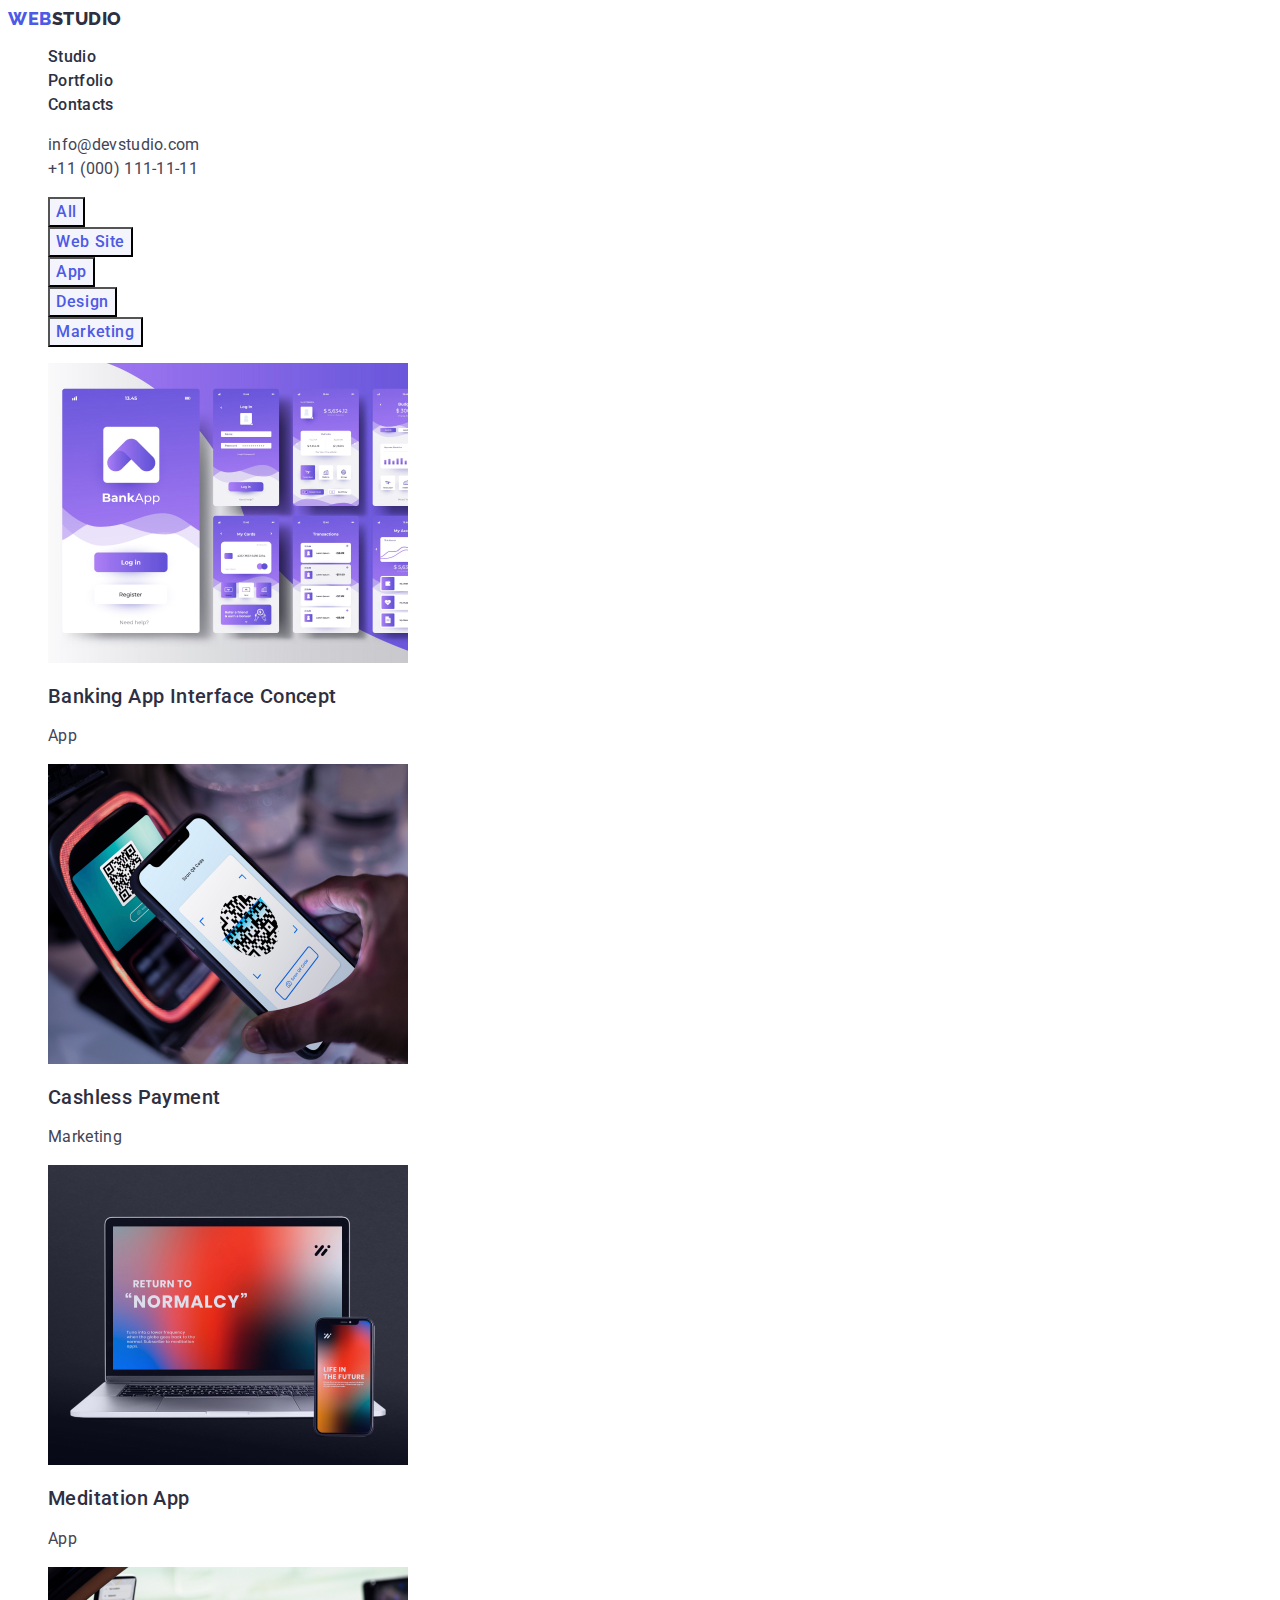
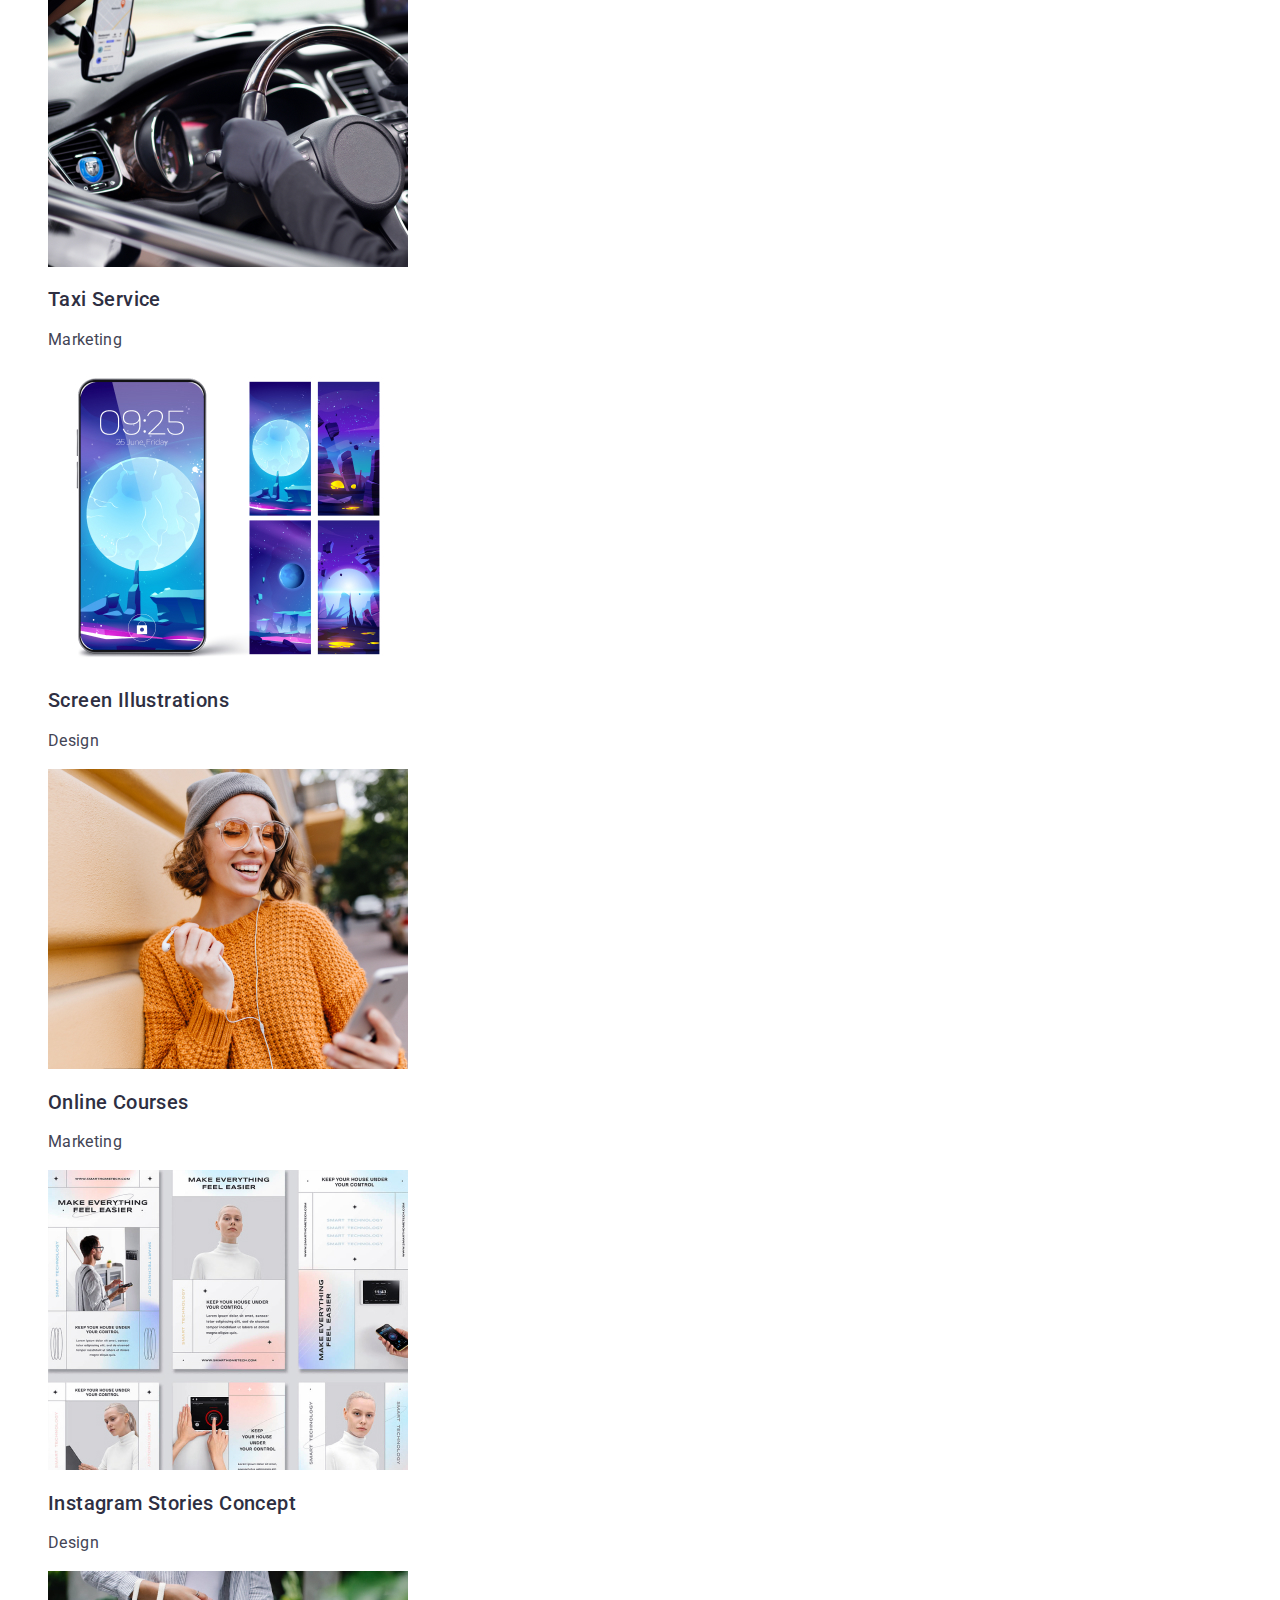
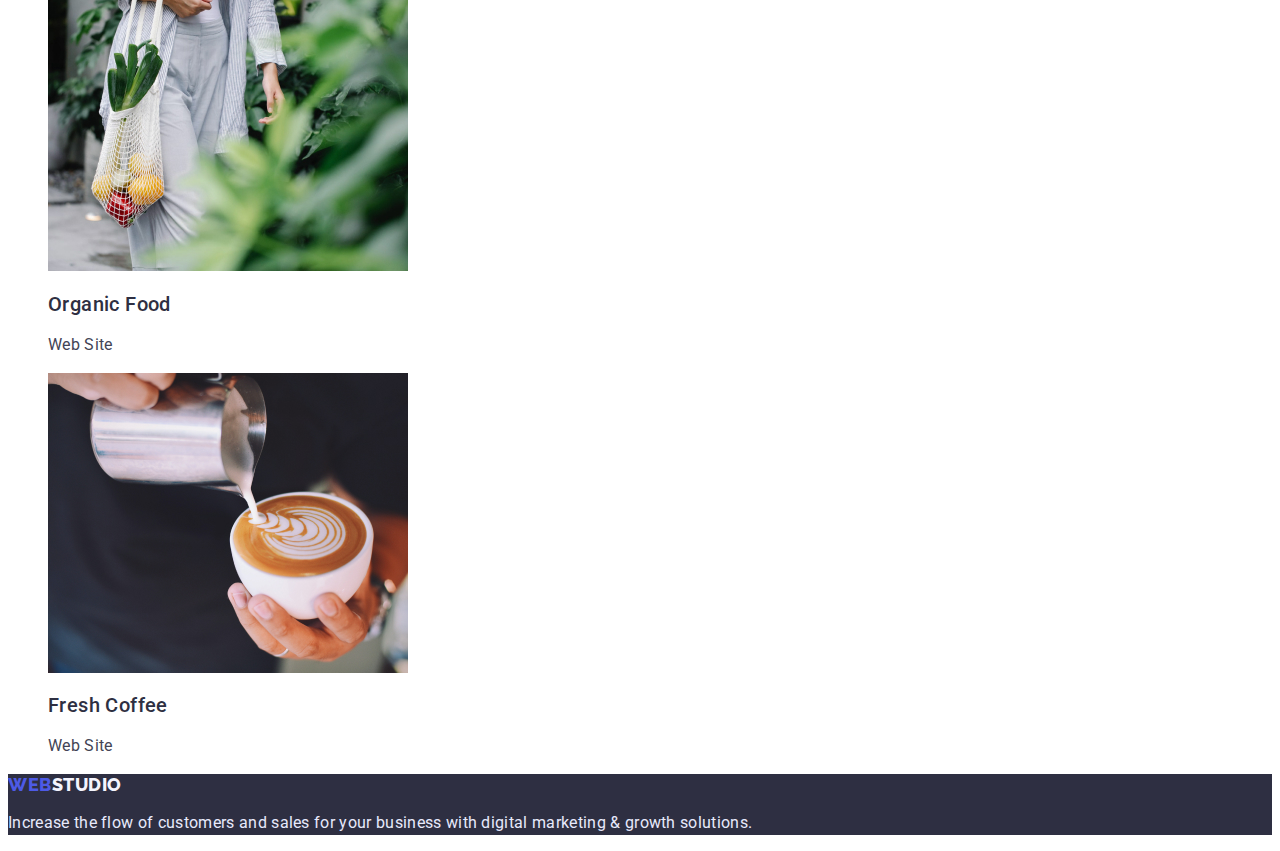
==== portfolio.html @ ca3cd424 "Initial commit" ====
<!DOCTYPE html>
<html lang="en">
  <head>
    <meta charset="UTF-8" />
    <meta http-equiv="X-UA-Compatible" content="IE=edge" />
    <meta name="viewport" content="width=device-width, initial-scale=1.0" />
    <link rel="preconnect" href="https://fonts.googleapis.com" />
    <link rel="preconnect" href="https://fonts.gstatic.com" />
    <link
      href="https://fonts.googleapis.com/css2?family=Climate+Crisis&family=Raleway:wght@800&family=Roboto:wght@400;500&display=swap"
      rel="stylesheet"
    />
    <link rel="stylesheet" href="./css/styles.css" />
    <title>Portfolio</title>
  </head>

  <body>
    <header class="header">
      <nav class="link">
        <a href="./index.html" class="link header-logo"
          >Web<span class="link">Studio</span></a
        >
        <ul class="list link">
          <li><a class="header-nav link" href="./index.html">Studio</a></li>
          <li>
            <a class="header-nav link" href="./portfolio.html">Portfolio</a>
          </li>
          <li><a class="header-nav link" href="">Contacts</a></li>
        </ul>
      </nav>
      <address class="address">
        <ul class="list">
          <li>
            <a class="address-nav link" href="mailto:info@devstudio.com"
              >info@devstudio.com</a
            >
          </li>
          <li>
            <a class="address-nav link" href="tel:+110001111111"
              >+11 (000) 111-11-11</a
            >
          </li>
        </ul>
      </address>
    </header>
    <main>
      <section class="button">
        <h1 hidden class="imagess">bnt</h1>
        <ul class="list">
          <li><button type="button" class="btn">All</button></li>
          <li><button type="button" class="btn">Web Site</button></li>
          <li><button type="button" class="btn">App</button></li>
          <li><button type="button" class="btn">Design</button></li>
          <li><button type="button" class="btn">Marketing</button></li>
        </ul>
        <ul class="list link">
          <li class="link">
            <a href="" class="link">
              <img
                src="./images/banking.jpg"
                alt="BankApp"
                width="360"
                height="300"
              />
              <h2 class="img-body">Banking App Interface Concept</h2>
              <p class="img-parag">App</p>
            </a>
          </li>
          <li class="link">
            <a href="" class="link">
              <img
                src="./images/cashless.jpg"
                alt="Payment"
                width="360"
                height="300"
              />
              <h2 class="img-body">Cashless Payment</h2>
              <p class="img-parag">Marketing</p>
            </a>
          </li>
          <li class="link">
            <a href="" class="link">
              <img
                src="./images/medotaion.jpg"
                alt="Laptop"
                width="360"
                height="300"
              />
              <h2 class="img-body">Meditation App</h2>
              <p class="img-parag">App</p>
            </a>
          </li>
          <li class="link link">
            <a href="" class="link">
              <img
                src="./images/taxi.jpg"
                alt="Taxi"
                width="360"
                height="300"
              />
              <h2 class="img-body">Taxi Service</h2>
              <p class="img-parag">Marketing</p>
            </a>
          </li>
          <li class="link">
            <a href="" class="link">
              <img
                src="./images/screen.jpg"
                alt="Screen"
                width="360"
                height="300"
              />
              <h2 class="img-body">Screen Illustrations</h2>
              <p class="img-parag">Design</p>
            </a>
          </li>
          <li class="link">
            <a href="" class="link">
              <img
                src="./images/online.jpg"
                alt="Online"
                width="360"
                height="300"
              />
              <h2 class="img-body">Online Courses</h2>
              <p class="img-parag">Marketing</p>
            </a>
          </li>
          <li class="link">
            <a href="" class="link">
              <img
                src="./images/insta.jpg"
                alt="Instagram Stories"
                width="360"
                height="300"
              />
              <h2 class="img-body">Instagram Stories Concept</h2>
              <p class="img-parag">Design</p>
            </a>
          </li>
          <li class="link">
            <a href="" class="link">
              <img
                src="./images/food.jpg"
                alt="Food"
                width="360"
                height="300"
              />
              <h2 class="img-body">Organic Food</h2>
              <p class="img-parag">Web Site</p>
            </a>
          </li>
          <li class="link">
            <a href="" class="link">
              <img
                src="./images/coffee.jpg"
                alt="Coffee"
                width="360"
                height="300"
              />
              <h2 class="img-body">Fresh Coffee</h2>
              <p class="img-parag">Web Site</p>
            </a>
          </li>
        </ul>
      </section>
    </main>
    <footer class="link footer">
      <a href="./index.html" class="link footer-logo"
        >Web<span class="span link">Studio</span></a
      >
      <p class="footer-text">
        Increase the flow of customers and sales for your business with digital
        marketing & growth solutions.
      </p>
    </footer>
  </body>
</html>
---- css/styles.css ----
body {
  font-family: "Roboto", sans-serif;
  color: #434455;
  font-style: normal;
}

:root {
  --back-color: #2e2f42;
  --white: #ffffff;
  --blue: #4d5ae5;
  --light-blue: #404bbf;
  --light-black: #434455;
  --black-white: #f4f4fd;
  --light-white: #e7e9fc;
}

.link {
  text-decoration: none;
}

.list {
  list-style: none;
}

/*------------ HEADER------------- */
.header {
  background: var(--white);
}

.header-logo {
  font-family: "Raleway", sans-serif;
  font-weight: 800;
  font-size: 18px;
  line-height: 1.17;
  align-items: center;
  letter-spacing: 0.03em;
  text-transform: uppercase;
  color: var(--blue);
  text-decoration: none;
}

.header-logo span {
  color: var(--back-color);
}

.header-nav {
  font-weight: 500;
  font-size: 16px;
  line-height: 1.5;
  letter-spacing: 0.02em;
  color: var(--back-color);
}

.header-nav:hover {
  color: var(--light-blue);
}

.header-nav:focus {
  color: var(--light-blue);
}

.address {
  font-style: normal;
}

.header-address:hover,
.header-address:focus {
  color: var(--light-blue);
}

.address-nav {
  font-size: 16px;
  line-height: 1.5;
  letter-spacing: 0.02em;
  color: var(--light-black);
}

.address-nav:hover {
  color: var(--light-blue);
}
.address-nav:focus {
  color: var(--light-blue);
}

/*--------------- PAGE ----------- */
.page {
  background: var(--back-color);
}

.page-title {
  font-weight: 700;
  font-size: 56px;
  line-height: 1.07;
  text-align: center;
  letter-spacing: 0.02em;
  color: var(--white);
}

.page-btn {
  font-family: "Roboto", sans-serif;
  font-weight: 500;
  font-size: 16px;
  line-height: 1.5;
  align-items: center;
  letter-spacing: 0.04em;
  color: var(--white);
  background-color: var(--blue);
  cursor: pointer;
}

.page-btn:hover,
.page-btn:focus {
  background-color: var(--light-blue);
}

.content-title {
  font-weight: 500;
  font-size: 20px;
  line-height: 1.2;
  letter-spacing: 0.02em;
  color: var(--back-color);
}

.content-text {
  font-size: 16px;
  line-height: 1.5;
  letter-spacing: 0.02em;
  color: var(--light-black);
}
/*--------------- img--------------------- */

.img-title {
  font-weight: 700;
  font-size: 36px;
  line-height: 1.11;
  text-align: center;
  letter-spacing: 0.02em;
  text-transform: capitalize;
  color: var(--back-color);
}

/*------------------ TEAM--------------- */

.team {
  background: var(--black-white);
}

.team-heading {
  font-weight: 700;
  font-size: 36px;
  line-height: 1.11;
  text-align: center;
  letter-spacing: 0.02em;
  text-transform: capitalize;
  color: var(--back-color);
}

.list-color {
  background-color: var(--white);
}

.team-title {
  font-weight: 500;
  font-size: 20px;
  line-height: 1.2;
  text-align: left;
  letter-spacing: 0.02em;
  color: var(--back-color);
}
.team-text {
  font-size: 16px;
  line-height: 1.5;
  text-align: left;
  letter-spacing: 0.02em;
  color: var(--light-black);
}
/*------------- footer ------------*/
.footer {
  background: var(--back-color);
}

.footer-logo {
  font-family: "Raleway", sans-serif;
  font-weight: 800;
  font-size: 18px;
  line-height: 1.17;
  align-items: center;
  letter-spacing: 0.03em;
  text-transform: uppercase;
  color: var(--blue);
  text-decoration: none;
}

.span {
  color: var(--black-white);
}
.footer-text {
  font-size: 16px;
  line-height: 1.5;
  letter-spacing: 0.02em;
  color: var(--light-white);
  text-align: left;
}
.imagess {
  font-size: 36px;
  line-height: 1.11;
  text-align: center;
  letter-spacing: 0.02em;
  text-transform: capitalize;
  color: var(--back-color);
}

/*--------------- PORTFOLIO------------- */

.btn {
  font-family: "Roboto", sans-serif;
  font-weight: 500;
  font-size: 16px;
  line-height: 1.5;
  align-items: center;
  text-align: center;
  letter-spacing: 0.04em;
  color: var(--blue);
  background-color: var(--black-white);
  cursor: pointer;
}
.btn:hover,
.btn:focus {
  color: var(--white);
  background-color: var(--light-blue);
}

/*------------ IMG-BODY---------- */

.img-body {
  font-weight: 500;
  font-size: 20px;
  line-height: 1.2;
  letter-spacing: 0.02em;
  color: var(--back-color);
}

.img-parag {
  font-size: 16px;
  line-height: 1.5;
  letter-spacing: 0.02em;
  color: var(--light-black);
}
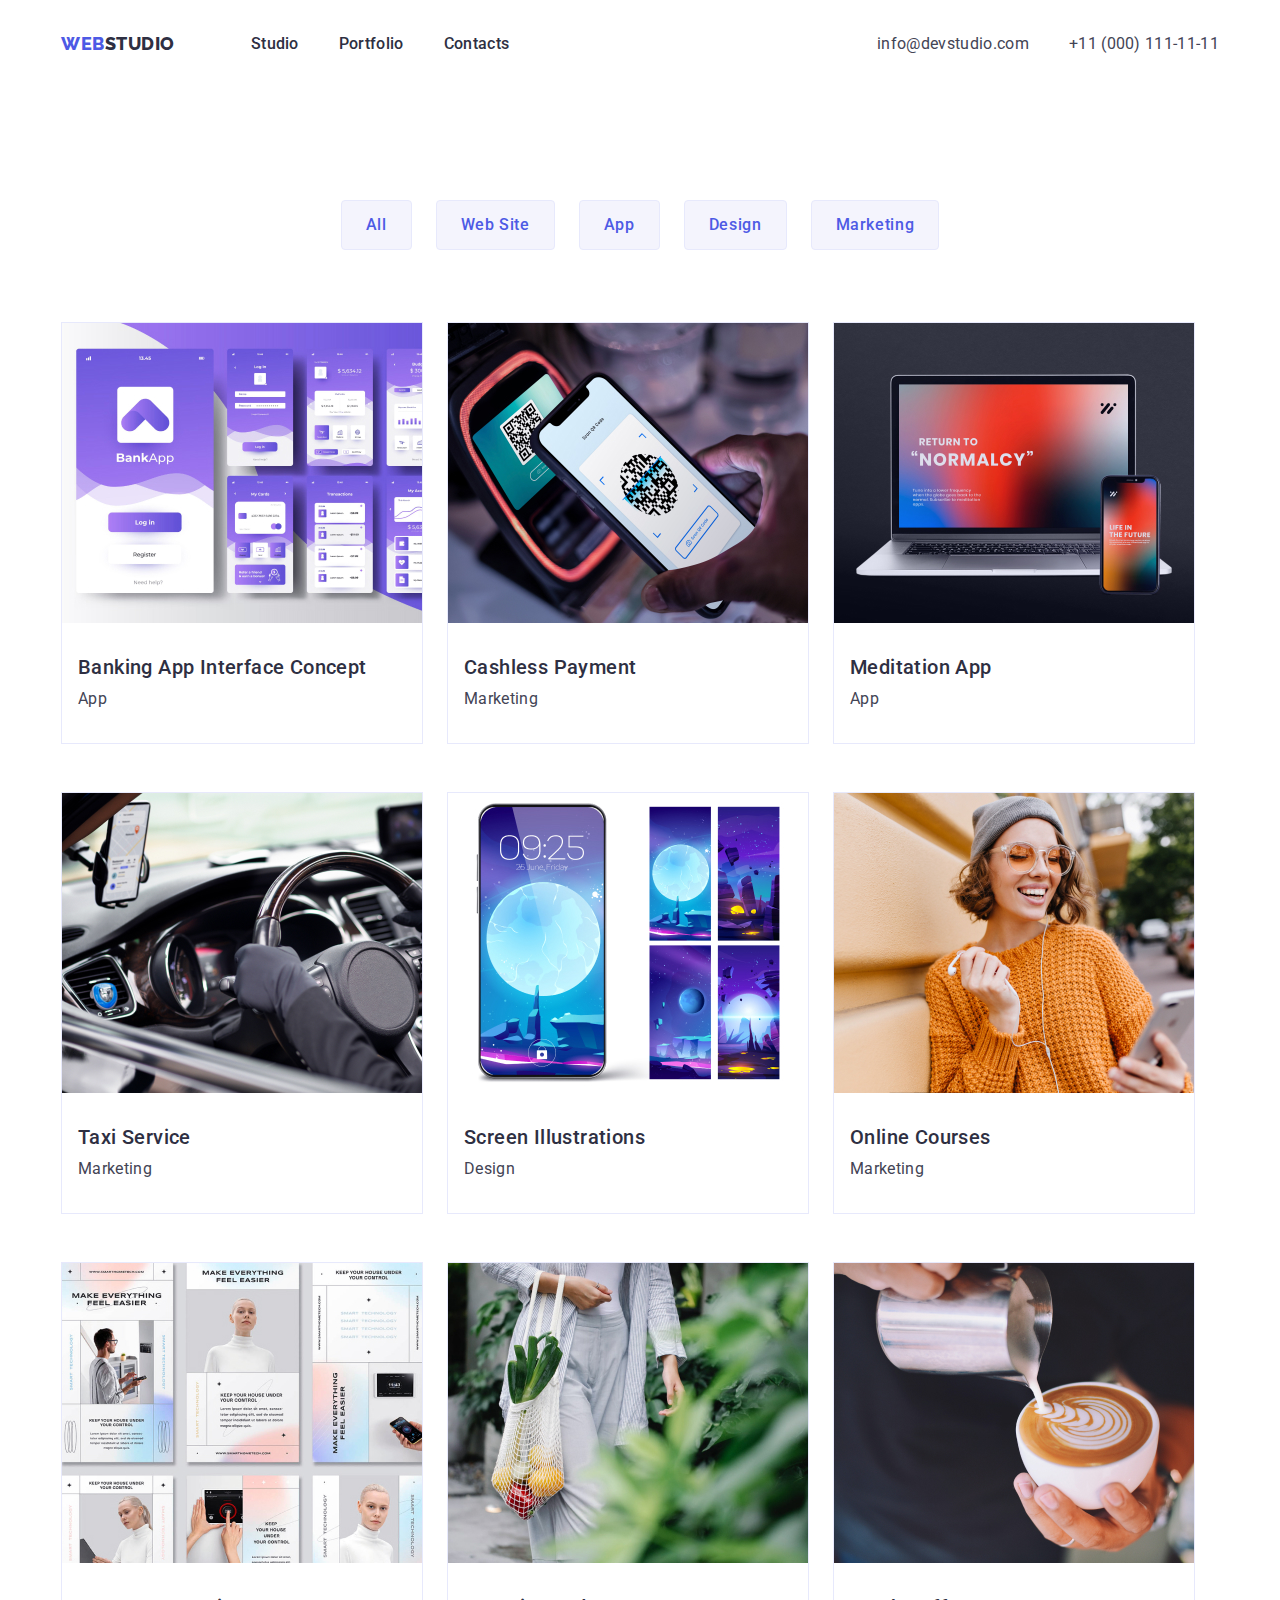
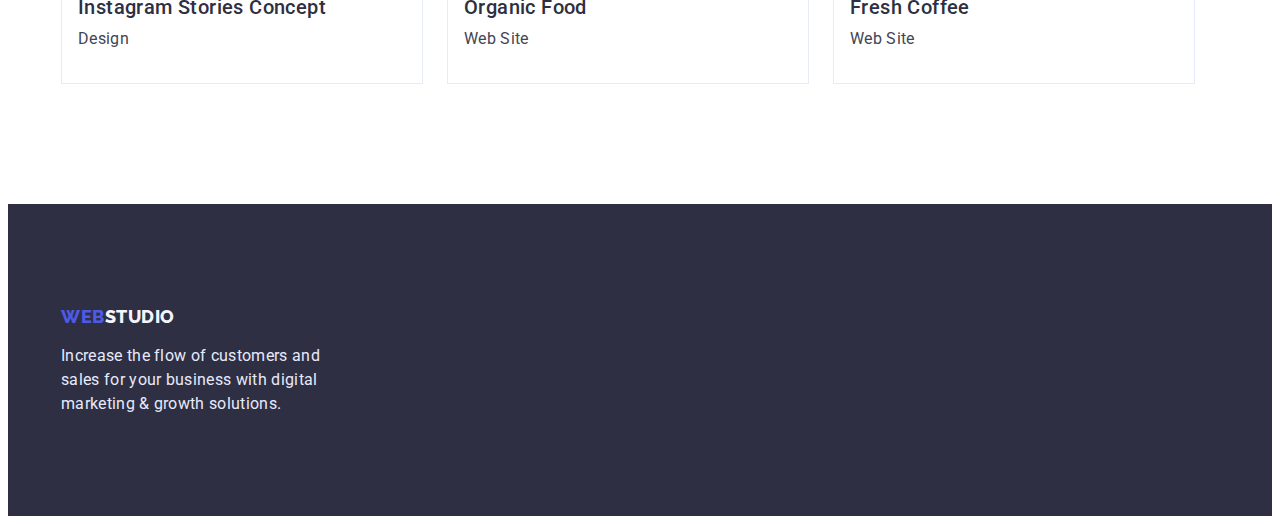
==== commit be025174: "homework3" ====
--- a/portfolio.html
+++ b/portfolio.html
@@ -10,169 +10,182 @@
       href="https://fonts.googleapis.com/css2?family=Climate+Crisis&family=Raleway:wght@800&family=Roboto:wght@400;500&display=swap"
       rel="stylesheet"
     />
+    <link
+      rel="stylesheet"
+      href="https://cdnjs.cloudflare.com/ajax/libs/modern-normalize/1.1.0/modern-normalize.min.css"
+      integrity="sha512-wpPYUAdjBVSE4KJnH1VR1HeZfpl1ub8YT/NKx4PuQ5NmX2tKuGu6U/JRp5y+Y8XG2tV+wKQpNHVUX03MfMFn9Q=="
+      crossorigin="anonymous"
+      referrerpolicy="no-referrer"
+    />
     <link rel="stylesheet" href="./css/styles.css" />
     <title>Portfolio</title>
   </head>
 
   <body>
     <header class="header">
-      <nav class="link">
-        <a href="./index.html" class="link header-logo"
-          >Web<span class="link">Studio</span></a
-        >
-        <ul class="list link">
-          <li><a class="header-nav link" href="./index.html">Studio</a></li>
-          <li>
-            <a class="header-nav link" href="./portfolio.html">Portfolio</a>
-          </li>
-          <li><a class="header-nav link" href="">Contacts</a></li>
-        </ul>
-      </nav>
-      <address class="address">
-        <ul class="list">
-          <li>
-            <a class="address-nav link" href="mailto:info@devstudio.com"
-              >info@devstudio.com</a
-            >
-          </li>
-          <li>
-            <a class="address-nav link" href="tel:+110001111111"
-              >+11 (000) 111-11-11</a
-            >
-          </li>
-        </ul>
-      </address>
+      <div class="container header-container">
+        <nav class="link nav">
+          <a href="./index.html" class="link header-logo"
+            >Web<span class="link">Studio</span></a
+          >
+          <ul class="list link header-list">
+            <li><a class="header-nav link" href="./index.html">Studio</a></li>
+            <li>
+              <a class="header-nav link" href="./portfolio.html">Portfolio</a>
+            </li>
+            <li><a class="header-nav link" href="">Contacts</a></li>
+          </ul>
+        </nav>
+        <address class="address">
+          <ul class="list address-list">
+            <li>
+              <a class="address-nav link" href="mailto:info@devstudio.com"
+                >info@devstudio.com</a
+              >
+            </li>
+            <li>
+              <a class="address-nav link" href="tel:+110001111111"
+                >+11 (000) 111-11-11</a
+              >
+            </li>
+          </ul>
+        </address>
+      </div>
     </header>
     <main>
       <section class="button">
-        <h1 hidden class="imagess">bnt</h1>
-        <ul class="list">
-          <li><button type="button" class="btn">All</button></li>
-          <li><button type="button" class="btn">Web Site</button></li>
-          <li><button type="button" class="btn">App</button></li>
-          <li><button type="button" class="btn">Design</button></li>
-          <li><button type="button" class="btn">Marketing</button></li>
-        </ul>
-        <ul class="list link">
-          <li class="link">
-            <a href="" class="link">
-              <img
-                src="./images/banking.jpg"
-                alt="BankApp"
-                width="360"
-                height="300"
-              />
-              <h2 class="img-body">Banking App Interface Concept</h2>
-              <p class="img-parag">App</p>
-            </a>
-          </li>
-          <li class="link">
-            <a href="" class="link">
-              <img
-                src="./images/cashless.jpg"
-                alt="Payment"
-                width="360"
-                height="300"
-              />
-              <h2 class="img-body">Cashless Payment</h2>
-              <p class="img-parag">Marketing</p>
-            </a>
-          </li>
-          <li class="link">
-            <a href="" class="link">
-              <img
-                src="./images/medotaion.jpg"
-                alt="Laptop"
-                width="360"
-                height="300"
-              />
-              <h2 class="img-body">Meditation App</h2>
-              <p class="img-parag">App</p>
-            </a>
-          </li>
-          <li class="link link">
-            <a href="" class="link">
-              <img
-                src="./images/taxi.jpg"
-                alt="Taxi"
-                width="360"
-                height="300"
-              />
-              <h2 class="img-body">Taxi Service</h2>
-              <p class="img-parag">Marketing</p>
-            </a>
-          </li>
-          <li class="link">
-            <a href="" class="link">
-              <img
-                src="./images/screen.jpg"
-                alt="Screen"
-                width="360"
-                height="300"
-              />
-              <h2 class="img-body">Screen Illustrations</h2>
-              <p class="img-parag">Design</p>
-            </a>
-          </li>
-          <li class="link">
-            <a href="" class="link">
-              <img
-                src="./images/online.jpg"
-                alt="Online"
-                width="360"
-                height="300"
-              />
-              <h2 class="img-body">Online Courses</h2>
-              <p class="img-parag">Marketing</p>
-            </a>
-          </li>
-          <li class="link">
-            <a href="" class="link">
-              <img
-                src="./images/insta.jpg"
-                alt="Instagram Stories"
-                width="360"
-                height="300"
-              />
-              <h2 class="img-body">Instagram Stories Concept</h2>
-              <p class="img-parag">Design</p>
-            </a>
-          </li>
-          <li class="link">
-            <a href="" class="link">
-              <img
-                src="./images/food.jpg"
-                alt="Food"
-                width="360"
-                height="300"
-              />
-              <h2 class="img-body">Organic Food</h2>
-              <p class="img-parag">Web Site</p>
-            </a>
-          </li>
-          <li class="link">
-            <a href="" class="link">
-              <img
-                src="./images/coffee.jpg"
-                alt="Coffee"
-                width="360"
-                height="300"
-              />
-              <h2 class="img-body">Fresh Coffee</h2>
-              <p class="img-parag">Web Site</p>
-            </a>
-          </li>
-        </ul>
+        <div class="container">
+          <h1 hidden class="imagess">bnt</h1>
+          <ul class="list button-list">
+            <li><button type="button" class="btn">All</button></li>
+            <li><button type="button" class="btn">Web Site</button></li>
+            <li><button type="button" class="btn">App</button></li>
+            <li><button type="button" class="btn">Design</button></li>
+            <li><button type="button" class="btn">Marketing</button></li>
+          </ul>
+          <ul class="list link button-img">
+            <li class="link img-text">
+              <a href="" class="link">
+                <img
+                  src="./images/banking.jpg"
+                  alt="BankApp"
+                  width="360"
+                  height="300"
+                />
+                <h2 class="img-body">Banking App Interface Concept</h2>
+                <p class="img-parag">App</p>
+              </a>
+            </li>
+            <li class="link img-text">
+              <a href="" class="link">
+                <img
+                  src="./images/cashless.jpg"
+                  alt="Payment"
+                  width="360"
+                  height="300"
+                />
+                <h2 class="img-body">Cashless Payment</h2>
+                <p class="img-parag">Marketing</p>
+              </a>
+            </li>
+            <li class="link img-text">
+              <a href="" class="link">
+                <img
+                  src="./images/medotaion.jpg"
+                  alt="Laptop"
+                  width="360"
+                  height="300"
+                />
+                <h2 class="img-body">Meditation App</h2>
+                <p class="img-parag">App</p>
+              </a>
+            </li>
+            <li class="link img-text">
+              <a href="" class="link">
+                <img
+                  src="./images/taxi.jpg"
+                  alt="Taxi"
+                  width="360"
+                  height="300"
+                />
+                <h2 class="img-body">Taxi Service</h2>
+                <p class="img-parag">Marketing</p>
+              </a>
+            </li>
+            <li class="link img-text">
+              <a href="" class="link">
+                <img
+                  src="./images/screen.jpg"
+                  alt="Screen"
+                  width="360"
+                  height="300"
+                />
+                <h2 class="img-body">Screen Illustrations</h2>
+                <p class="img-parag">Design</p>
+              </a>
+            </li>
+            <li class="link img-text">
+              <a href="" class="link">
+                <img
+                  src="./images/online.jpg"
+                  alt="Online"
+                  width="360"
+                  height="300"
+                />
+                <h2 class="img-body">Online Courses</h2>
+                <p class="img-parag">Marketing</p>
+              </a>
+            </li>
+            <li class="link img-text">
+              <a href="" class="link">
+                <img
+                  src="./images/insta.jpg"
+                  alt="Instagram Stories"
+                  width="360"
+                  height="300"
+                />
+                <h2 class="img-body">Instagram Stories Concept</h2>
+                <p class="img-parag">Design</p>
+              </a>
+            </li>
+            <li class="link img-text">
+              <a href="" class="link">
+                <img
+                  src="./images/food.jpg"
+                  alt="Food"
+                  width="360"
+                  height="300"
+                />
+                <h2 class="img-body">Organic Food</h2>
+                <p class="img-parag">Web Site</p>
+              </a>
+            </li>
+            <li class="link img-text">
+              <a href="" class="link">
+                <img
+                  src="./images/coffee.jpg"
+                  alt="Coffee"
+                  width="360"
+                  height="300"
+                />
+                <h2 class="img-body">Fresh Coffee</h2>
+                <p class="img-parag">Web Site</p>
+              </a>
+            </li>
+          </ul>
+        </div>
       </section>
     </main>
     <footer class="link footer">
-      <a href="./index.html" class="link footer-logo"
-        >Web<span class="span link">Studio</span></a
-      >
-      <p class="footer-text">
-        Increase the flow of customers and sales for your business with digital
-        marketing & growth solutions.
-      </p>
+      <div class="container">
+        <a href="./index.html" class="link footer-logo"
+          >Web<span class="span link">Studio</span></a
+        >
+        <p class="footer-text">
+          Increase the flow of customers and sales for your business with
+          digital marketing & growth solutions.
+        </p>
+      </div>
     </footer>
   </body>
 </html>
--- a/css/styles.css
+++ b/css/styles.css
@@ -1,9 +1,3 @@
-body {
-  font-family: "Roboto", sans-serif;
-  color: #434455;
-  font-style: normal;
-}
-
 :root {
   --back-color: #2e2f42;
   --white: #ffffff;
@@ -14,17 +8,68 @@
   --light-white: #e7e9fc;
 }
 
+body {
+  font-family: "Roboto", sans-serif;
+  color: #434455;
+  font-style: normal;
+}
+
+p,
+h1,
+h2,
+h3 {
+  margin: 0;
+}
+
+ul {
+  margin: 0;
+  padding-left: 0;
+}
+
 .link {
   text-decoration: none;
 }
 
 .list {
   list-style: none;
+}
+
+img {
+  display: block;
+}
+
+.container {
+  width: 1158px;
+  padding-left: 15px;
+  padding-right: 15px;
+  margin: 0 auto;
+}
+
+.section {
+  padding-top: 120px;
+  padding-bottom: 120px;
 }
 
 /*------------ HEADER------------- */
 .header {
   background: var(--white);
+  padding-top: 24px;
+  padding-bottom: 24px;
+}
+
+.header-list {
+  display: flex;
+  gap: 40px;
+}
+
+.nav {
+  display: flex;
+  align-items: center;
+  margin-right: auto;
+}
+
+.header-container {
+  display: flex;
 }
 
 .header-logo {
@@ -39,6 +84,10 @@
   text-decoration: none;
 }
 
+.header-logo {
+  margin-right: 76px;
+}
+
 .header-logo span {
   color: var(--back-color);
 }
@@ -61,6 +110,11 @@
 
 .address {
   font-style: normal;
+}
+
+.address-list {
+  display: flex;
+  gap: 40px;
 }
 
 .header-address:hover,
@@ -85,9 +139,15 @@
 /*--------------- PAGE ----------- */
 .page {
   background: var(--back-color);
+  padding-top: 188px;
+  padding-bottom: 188px;
 }
 
 .page-title {
+  width: 496px;
+  height: 120px;
+  margin: 0 auto;
+  margin-bottom: 48px;
   font-weight: 700;
   font-size: 56px;
   line-height: 1.07;
@@ -108,12 +168,21 @@
   cursor: pointer;
 }
 
+.page-btn {
+  display: block;
+  margin: 0 auto;
+  padding: 16px 32px;
+}
+
 .page-btn:hover,
 .page-btn:focus {
   background-color: var(--light-blue);
 }
 
+/*---------------- CONTENT---------------- */
+
 .content-title {
+  width: 264px;
   font-weight: 500;
   font-size: 20px;
   line-height: 1.2;
@@ -122,11 +191,19 @@
 }
 
 .content-text {
+  width: 264px;
   font-size: 16px;
   line-height: 1.5;
   letter-spacing: 0.02em;
   color: var(--light-black);
 }
+
+.content {
+  display: flex;
+  gap: 24px;
+  margin-top: 8px;
+}
+
 /*--------------- img--------------------- */
 
 .img-title {
@@ -139,13 +216,33 @@
   color: var(--back-color);
 }
 
+.img-title {
+  margin-bottom: 72px;
+}
+
+.foto {
+  width: calc(100% - 48px) / 3;
+  display: flex;
+  gap: 24px;
+}
+
+.image {
+  display: block;
+  max-width: 100%;
+  height: auto;
+}
+
 /*------------------ TEAM--------------- */
 
 .team {
-  background: var(--black-white);
+  background: #f4f4fd;
+  padding-top: 120px;
+  padding-bottom: 120px;
 }
 
 .team-heading {
+  width: 162px;
+  margin: 0 auto;
   font-weight: 700;
   font-size: 36px;
   line-height: 1.11;
@@ -155,28 +252,40 @@
   color: var(--back-color);
 }
 
+.team-list {
+  padding-top: 72px;
+  gap: 24px;
+  display: flex;
+}
+
 .list-color {
   background-color: var(--white);
+  border-radius: 0px 0px 4px 4px;
 }
 
 .team-title {
+  margin-top: 32px;
+  margin-bottom: 8px;
   font-weight: 500;
   font-size: 20px;
   line-height: 1.2;
-  text-align: left;
+  text-align: center;
   letter-spacing: 0.02em;
   color: var(--back-color);
 }
 .team-text {
-  font-size: 16px;
-  line-height: 1.5;
-  text-align: left;
+  margin-bottom: 32px;
+  font-size: 16px;
+  line-height: 1.5;
+  text-align: center;
   letter-spacing: 0.02em;
   color: var(--light-black);
 }
 /*------------- footer ------------*/
 .footer {
   background: var(--back-color);
+  padding-top: 101.5px;
+  padding-bottom: 100px;
 }
 
 .footer-logo {
@@ -184,7 +293,6 @@
   font-weight: 800;
   font-size: 18px;
   line-height: 1.17;
-  align-items: center;
   letter-spacing: 0.03em;
   text-transform: uppercase;
   color: var(--blue);
@@ -199,8 +307,12 @@
   line-height: 1.5;
   letter-spacing: 0.02em;
   color: var(--light-white);
-  text-align: left;
-}
+  padding-top: 17.5px;
+  max-width: 264px;
+}
+
+/*--------------- PORTFOLIO------------- */
+
 .imagess {
   font-size: 36px;
   line-height: 1.11;
@@ -210,29 +322,55 @@
   color: var(--back-color);
 }
 
-/*--------------- PORTFOLIO------------- */
-
 .btn {
   font-family: "Roboto", sans-serif;
   font-weight: 500;
   font-size: 16px;
   line-height: 1.5;
-  align-items: center;
   text-align: center;
   letter-spacing: 0.04em;
   color: var(--blue);
   background-color: var(--black-white);
   cursor: pointer;
 }
+
+.btn {
+  padding: 12px 24px;
+  border: 1px solid, var(--light-white);
+  border-radius: 4px;
+}
+
 .btn:hover,
 .btn:focus {
   color: var(--white);
   background-color: var(--light-blue);
 }
 
+.button-list {
+  display: flex;
+  justify-content: center;
+  gap: 24px;
+  padding-top: 120px;
+}
+
 /*------------ IMG-BODY---------- */
 
+.button-img {
+  display: flex;
+  flex-wrap: wrap;
+  padding: 72px 0 120px;
+  gap: 48px 24px;
+}
+
+.img-text {
+  border: 1px solid var(--light-white);
+  width: 360px;
+}
+
 .img-body {
+  margin-top: 32px;
+  margin-bottom: 8px;
+  margin-left: 16px;
   font-weight: 500;
   font-size: 20px;
   line-height: 1.2;
@@ -241,6 +379,8 @@
 }
 
 .img-parag {
+  margin-bottom: 32px;
+  margin-left: 16px;
   font-size: 16px;
   line-height: 1.5;
   letter-spacing: 0.02em;
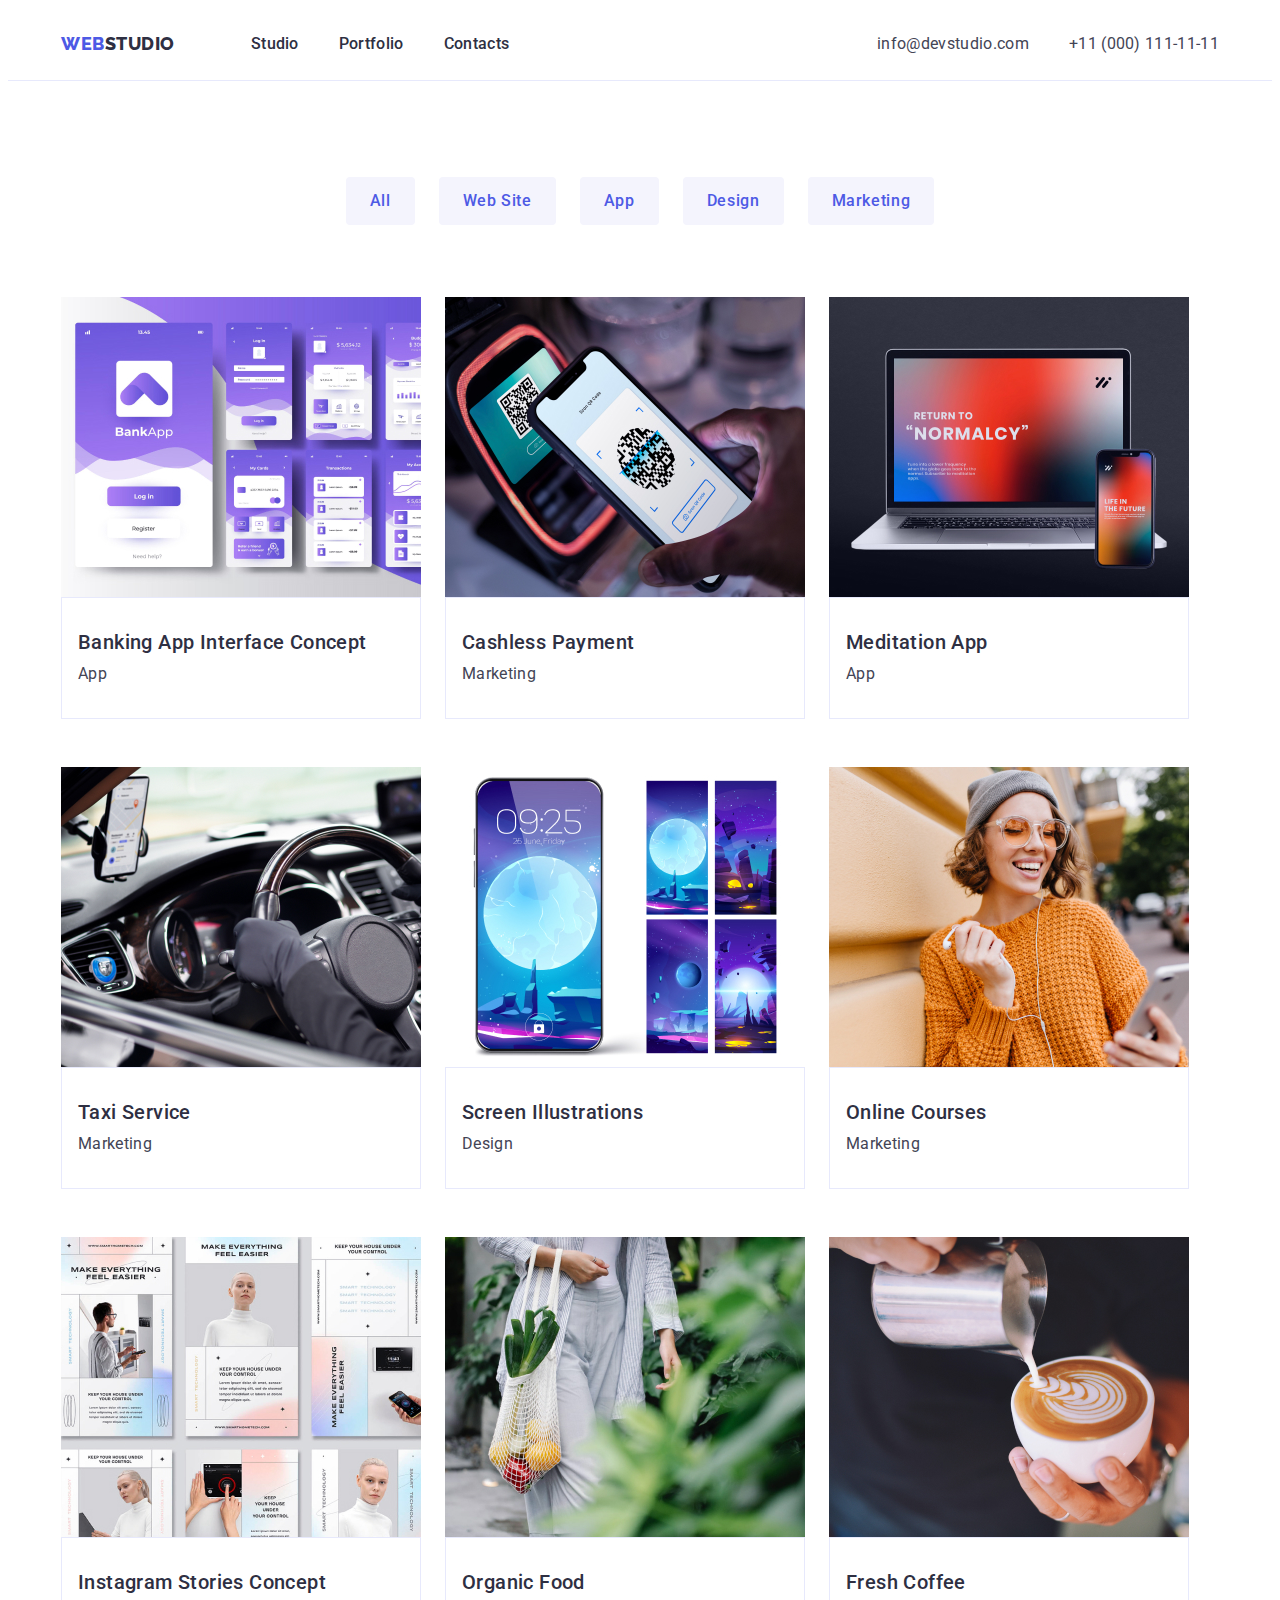
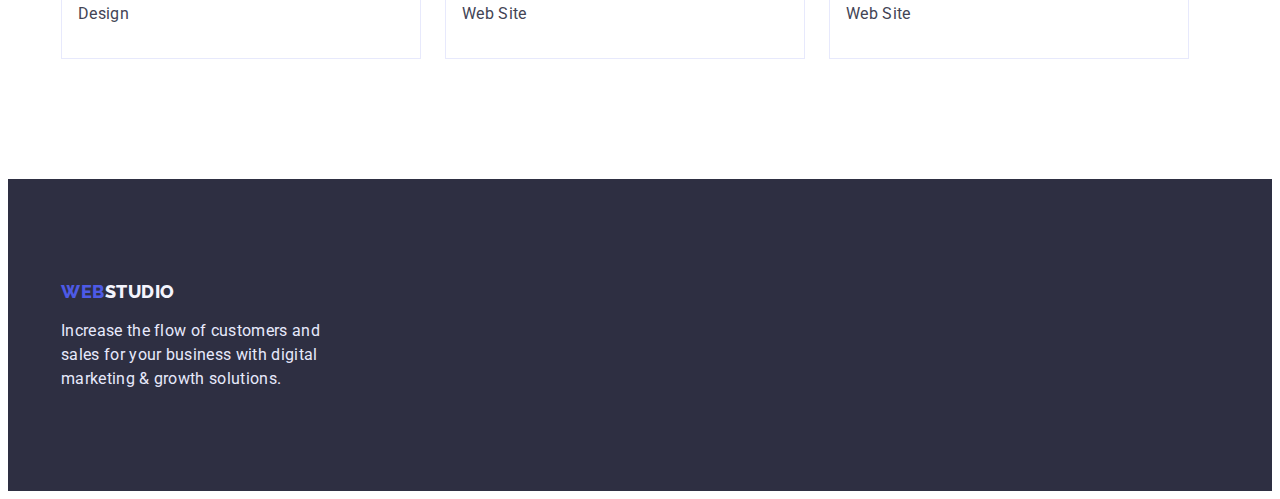
==== commit b45dfdb7: "fix" ====
--- a/portfolio.html
+++ b/portfolio.html
@@ -72,8 +72,10 @@
                   width="360"
                   height="300"
                 />
-                <h2 class="img-body">Banking App Interface Concept</h2>
-                <p class="img-parag">App</p>
+                <div class="img-list">
+                  <h2 class="img-body">Banking App Interface Concept</h2>
+                  <p class="img-parag">App</p>
+                </div>
               </a>
             </li>
             <li class="link img-text">
@@ -84,8 +86,10 @@
                   width="360"
                   height="300"
                 />
-                <h2 class="img-body">Cashless Payment</h2>
-                <p class="img-parag">Marketing</p>
+                <div class="img-list">
+                  <h2 class="img-body">Cashless Payment</h2>
+                  <p class="img-parag">Marketing</p>
+                </div>
               </a>
             </li>
             <li class="link img-text">
@@ -96,8 +100,10 @@
                   width="360"
                   height="300"
                 />
-                <h2 class="img-body">Meditation App</h2>
-                <p class="img-parag">App</p>
+                <div class="img-list">
+                  <h2 class="img-body">Meditation App</h2>
+                  <p class="img-parag">App</p>
+                </div>
               </a>
             </li>
             <li class="link img-text">
@@ -108,8 +114,10 @@
                   width="360"
                   height="300"
                 />
-                <h2 class="img-body">Taxi Service</h2>
-                <p class="img-parag">Marketing</p>
+                <div class="img-list">
+                  <h2 class="img-body">Taxi Service</h2>
+                  <p class="img-parag">Marketing</p>
+                </div>
               </a>
             </li>
             <li class="link img-text">
@@ -120,8 +128,10 @@
                   width="360"
                   height="300"
                 />
-                <h2 class="img-body">Screen Illustrations</h2>
-                <p class="img-parag">Design</p>
+                <div class="img-list">
+                  <h2 class="img-body">Screen Illustrations</h2>
+                  <p class="img-parag">Design</p>
+                </div>
               </a>
             </li>
             <li class="link img-text">
@@ -132,8 +142,10 @@
                   width="360"
                   height="300"
                 />
-                <h2 class="img-body">Online Courses</h2>
-                <p class="img-parag">Marketing</p>
+                <div class="img-list">
+                  <h2 class="img-body">Online Courses</h2>
+                  <p class="img-parag">Marketing</p>
+                </div>
               </a>
             </li>
             <li class="link img-text">
@@ -144,8 +156,10 @@
                   width="360"
                   height="300"
                 />
-                <h2 class="img-body">Instagram Stories Concept</h2>
-                <p class="img-parag">Design</p>
+                <div class="img-list">
+                  <h2 class="img-body">Instagram Stories Concept</h2>
+                  <p class="img-parag">Design</p>
+                </div>
               </a>
             </li>
             <li class="link img-text">
@@ -156,8 +170,10 @@
                   width="360"
                   height="300"
                 />
-                <h2 class="img-body">Organic Food</h2>
-                <p class="img-parag">Web Site</p>
+                <div class="img-list">
+                  <h2 class="img-body">Organic Food</h2>
+                  <p class="img-parag">Web Site</p>
+                </div>
               </a>
             </li>
             <li class="link img-text">
@@ -168,8 +184,10 @@
                   width="360"
                   height="300"
                 />
-                <h2 class="img-body">Fresh Coffee</h2>
-                <p class="img-parag">Web Site</p>
+                <div class="img-list">
+                  <h2 class="img-body">Fresh Coffee</h2>
+                  <p class="img-parag">Web Site</p>
+                </div>
               </a>
             </li>
           </ul>
--- a/css/styles.css
+++ b/css/styles.css
@@ -55,6 +55,7 @@
   background: var(--white);
   padding-top: 24px;
   padding-bottom: 24px;
+  border-bottom: 1px solid #e7e9fc;
 }
 
 .header-list {
@@ -164,14 +165,19 @@
   align-items: center;
   letter-spacing: 0.04em;
   color: var(--white);
-  background-color: var(--blue);
   cursor: pointer;
 }
 
 .page-btn {
-  display: block;
+  display: flex;
+  flex-direction: row;
+  align-items: flex-start;
+  padding: 16px 32px;
   margin: 0 auto;
-  padding: 16px 32px;
+  border: none;
+  border-radius: 4px;
+  box-shadow: 0px 4px 4px rgba(0, 0, 0, 0.15);
+  background: var(--blue);
 }
 
 .page-btn:hover,
@@ -182,7 +188,7 @@
 /*---------------- CONTENT---------------- */
 
 .content-title {
-  width: 264px;
+  margin-bottom: 8px;
   font-weight: 500;
   font-size: 20px;
   line-height: 1.2;
@@ -191,7 +197,6 @@
 }
 
 .content-text {
-  width: 264px;
   font-size: 16px;
   line-height: 1.5;
   letter-spacing: 0.02em;
@@ -201,7 +206,6 @@
 .content {
   display: flex;
   gap: 24px;
-  margin-top: 8px;
 }
 
 /*--------------- img--------------------- */
@@ -232,6 +236,10 @@
   height: auto;
 }
 
+.img-container {
+  padding-bottom: 120px;
+}
+
 /*------------------ TEAM--------------- */
 
 .team {
@@ -241,8 +249,6 @@
 }
 
 .team-heading {
-  width: 162px;
-  margin: 0 auto;
   font-weight: 700;
   font-size: 36px;
   line-height: 1.11;
@@ -253,7 +259,7 @@
 }
 
 .team-list {
-  padding-top: 72px;
+  margin-top: 72px;
   gap: 24px;
   display: flex;
 }
@@ -274,7 +280,7 @@
   color: var(--back-color);
 }
 .team-text {
-  margin-bottom: 32px;
+  padding-bottom: 32px;
   font-size: 16px;
   line-height: 1.5;
   text-align: center;
@@ -307,7 +313,7 @@
   line-height: 1.5;
   letter-spacing: 0.02em;
   color: var(--light-white);
-  padding-top: 17.5px;
+  margin-top: 17.5px;
   max-width: 264px;
 }
 
@@ -320,6 +326,11 @@
   letter-spacing: 0.02em;
   text-transform: capitalize;
   color: var(--back-color);
+}
+
+.button {
+  padding-top: 96px;
+  padding-bottom: 120px;
 }
 
 .btn {
@@ -336,8 +347,9 @@
 
 .btn {
   padding: 12px 24px;
-  border: 1px solid, var(--light-white);
+  border: 1px solid var(--light-white);
   border-radius: 4px;
+  border: none;
 }
 
 .btn:hover,
@@ -350,7 +362,7 @@
   display: flex;
   justify-content: center;
   gap: 24px;
-  padding-top: 120px;
+  padding-bottom: 72px;
 }
 
 /*------------ IMG-BODY---------- */
@@ -358,19 +370,14 @@
 .button-img {
   display: flex;
   flex-wrap: wrap;
-  padding: 72px 0 120px;
   gap: 48px 24px;
 }
 
 .img-text {
-  border: 1px solid var(--light-white);
-  width: 360px;
 }
 
 .img-body {
-  margin-top: 32px;
   margin-bottom: 8px;
-  margin-left: 16px;
   font-weight: 500;
   font-size: 20px;
   line-height: 1.2;
@@ -379,10 +386,13 @@
 }
 
 .img-parag {
-  margin-bottom: 32px;
-  margin-left: 16px;
   font-size: 16px;
   line-height: 1.5;
   letter-spacing: 0.02em;
   color: var(--light-black);
 }
+
+.img-list {
+  border: 1px solid var(--light-white);
+  padding: 32px 16px;
+}
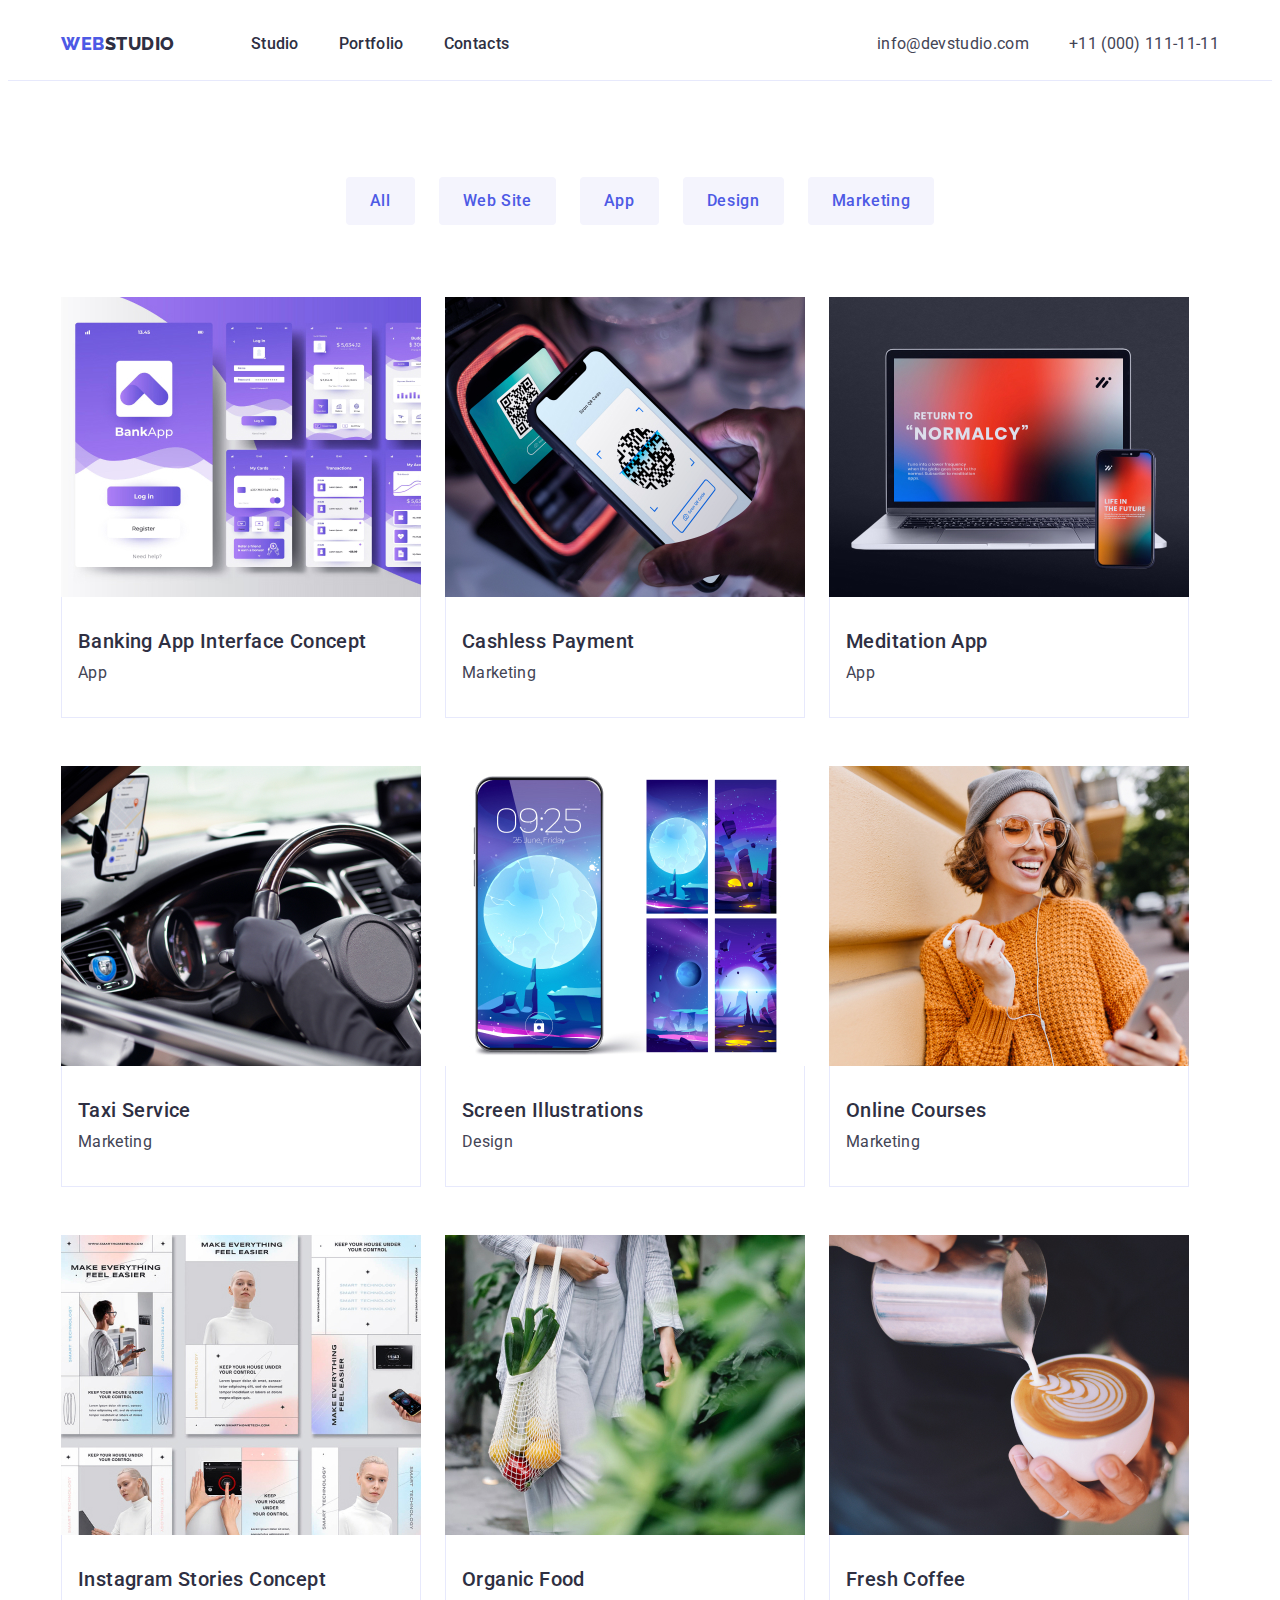
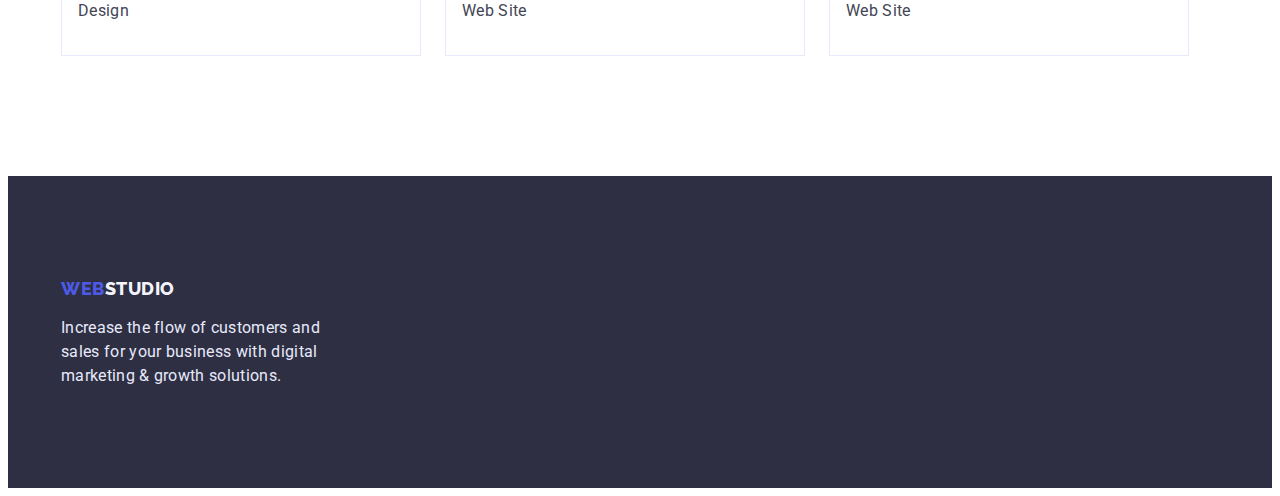
==== commit c0e22705: "fix" ====
--- a/portfolio.html
+++ b/portfolio.html
@@ -55,7 +55,7 @@
     <main>
       <section class="button">
         <div class="container">
-          <h1 hidden class="imagess">bnt</h1>
+          <h1 class="title-section">Portfolio</h1>
           <ul class="list button-list">
             <li><button type="button" class="btn">All</button></li>
             <li><button type="button" class="btn">Web Site</button></li>
--- a/css/styles.css
+++ b/css/styles.css
@@ -208,6 +208,14 @@
   gap: 24px;
 }
 
+.content-list {
+  width: 264px;
+}
+
+.title-section {
+  display: none;
+}
+
 /*--------------- img--------------------- */
 
 .img-title {
@@ -267,6 +275,7 @@
 .list-color {
   background-color: var(--white);
   border-radius: 0px 0px 4px 4px;
+  padding-bottom: 32px;
 }
 
 .team-title {
@@ -280,7 +289,6 @@
   color: var(--back-color);
 }
 .team-text {
-  padding-bottom: 32px;
   font-size: 16px;
   line-height: 1.5;
   text-align: center;
@@ -362,7 +370,7 @@
   display: flex;
   justify-content: center;
   gap: 24px;
-  padding-bottom: 72px;
+  margin-bottom: 72px;
 }
 
 /*------------ IMG-BODY---------- */
@@ -393,6 +401,8 @@
 }
 
 .img-list {
+  background: var(--white);
   border: 1px solid var(--light-white);
   padding: 32px 16px;
-}
+  border-width: 0px 1px 1px 1px;
+}
